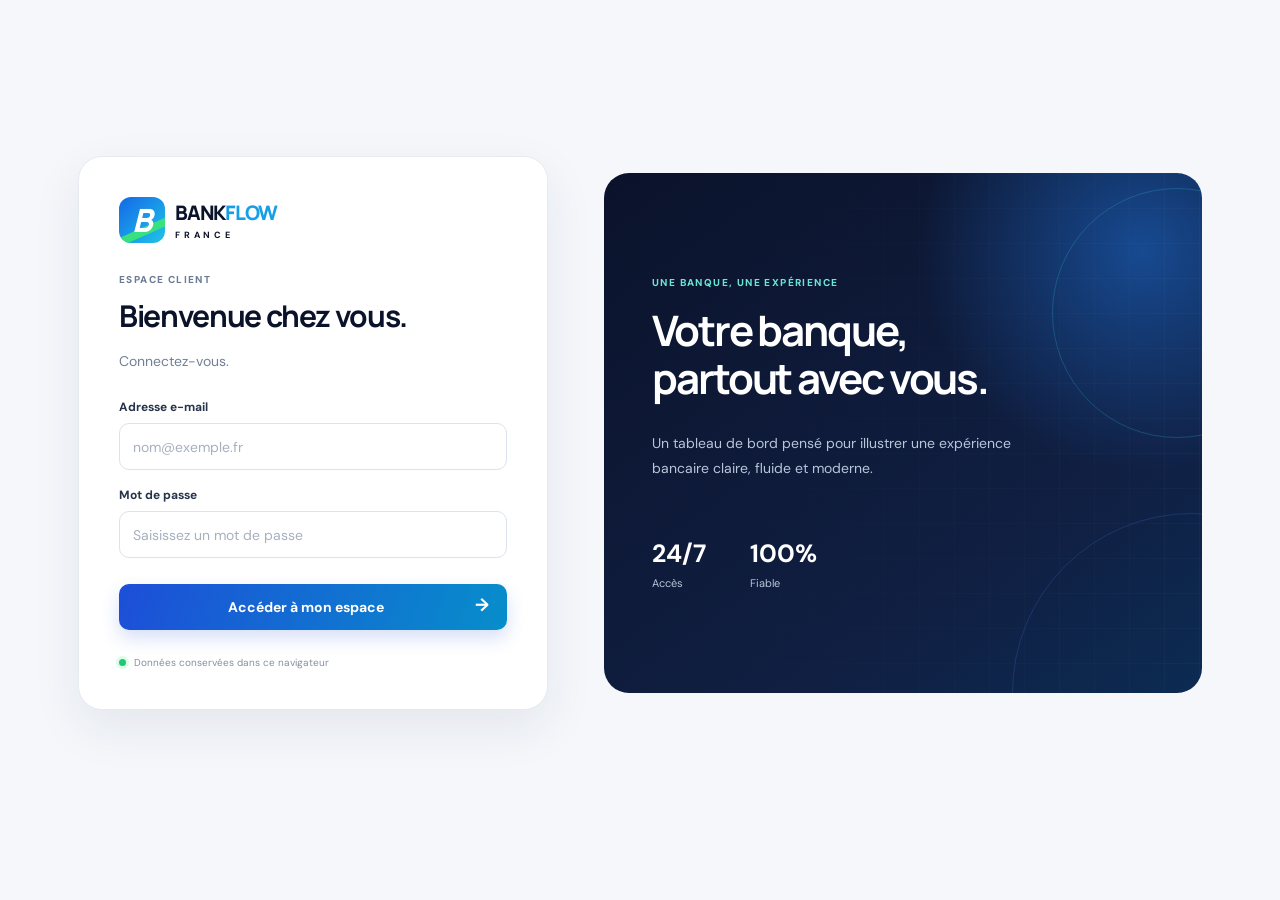
==== dashboard.html @ fe28bd5e "Add files via upload" ====
<!doctype html>
<html lang="fr">
<head><meta charset="utf-8"><meta name="viewport" content="width=device-width, initial-scale=1"><meta name="theme-color" content="#0b132b"><title>Vue d’ensemble — BankFlow</title><link rel="stylesheet" href="styles.css"></head>
<body data-page="dashboard">
  <main id="appView" class="app-shell">
    <header class="topbar"><a class="brand brand-link" href="dashboard.html"><div class="brand-mark small-mark" aria-hidden="true"><span>B</span><i></i></div><div><strong>BANK<span>FLOW</span></strong><small>FRANCE</small></div></a><div class="topbar-right"><span class="demo-chip">VOTRE ESPACE</span><span id="userEmail" class="user-email"></span><button id="logoutBtn" class="ghost-btn">Déconnexion ↗</button></div></header>
    <div class="dashboard">
      <section class="welcome-row"><div><p class="eyebrow">VOTRE ESPACE PERSONNEL</p><h1>Bonjour, bienvenue 👋</h1><p class="muted">Voici un aperçu de votre compte.</p></div><div class="today-pill"><span class="secure-dot"></span> Espace actif</div></section>
      <section class="balance-grid">
        <article class="balance-card"><div class="balance-top"><span>Solde disponible <span class="info-dot">i</span></span><button class="visibility-btn light-visibility" type="button" data-visibility-toggle aria-label="Afficher le solde" aria-pressed="false">◉</button></div><p id="balance" class="balance-amount sensitive" data-sensitive="true">•••••••• <small>€</small></p><div class="balance-bottom"><span><i class="green-dot"></i> Compte actif</span><span>EUR · €</span></div><div class="card-decoration"></div></article>
        <article class="mini-card"><div class="mini-icon blue">↗</div><span class="mini-label">Virements effectués</span><strong id="transferCount">0</strong></article><article class="mini-card"><div class="mini-icon green">✓</div><span class="mini-label">Statut du compte</span><strong>Actif</strong></article>
      </section>
      <section class="quick-links"><a class="quick-link" href="transfer.html"><span class="mini-icon blue">↗</span><span><strong>Nouveau virement</strong><small>Effectuer une opération</small></span><b>→</b></a><a class="quick-link" href="history.html"><span class="mini-icon green">▤</span><span><strong>Historique</strong><small><span id="historyCount">0 opération</span></small></span><b>→</b></a></section>
      <footer class="app-footer">BankFlow France · 2026</footer>
    </div>
  </main><div id="toast" class="toast" role="status" aria-live="polite"></div><script src="app.js"></script>
</body></html>
---- styles.css ----
@import url('https://fonts.googleapis.com/css2?family=DM+Sans:wght@400;500;600;700&family=Manrope:wght@400;500;600;700;800&display=swap');
:root{--navy:#0b132b;--blue:#1d4ed8;--cyan:#06b6d4;--green:#16a34a;--ink:#172033;--muted:#718096;--line:#e6ebf2;--bg:#f5f7fb;--white:#fff;--shadow:0 18px 50px rgba(20,36,70,.08)}
*{box-sizing:border-box}body{margin:0;background:var(--bg);color:var(--ink);font-family:'DM Sans',Arial,sans-serif;font-size:14px}button,input{font:inherit}button{cursor:pointer}.hidden{display:none!important}
.demo-banner{background:#fff4d6;color:#815500;text-align:center;padding:8px 14px;font-size:11px;font-weight:800;letter-spacing:.09em;border-bottom:1px solid #f3df9c}
.login-shell{min-height:calc(100vh - 34px);display:grid;grid-template-columns:minmax(360px,470px) minmax(380px,1fr);max-width:1180px;margin:0 auto;padding:46px 28px;gap:56px;align-items:center}.login-card{background:white;border:1px solid var(--line);border-radius:24px;padding:40px;box-shadow:var(--shadow)}.brand{display:flex;align-items:center;gap:10px;color:var(--navy)}.brand strong{display:block;font-family:Manrope,sans-serif;font-size:20px;letter-spacing:-.06em;font-weight:800}.brand strong span{color:#159fe7}.brand small{display:block;letter-spacing:.42em;font-size:9px;font-weight:700;margin-top:3px}.brand-mark{width:46px;height:46px;position:relative;display:grid;place-items:center;border-radius:12px;background:linear-gradient(135deg,#1468e8,#20c4e8);color:white;font-family:Manrope;font-weight:800;font-size:32px;font-style:italic;overflow:hidden}.brand-mark i{position:absolute;width:58px;height:8px;transform:rotate(-24deg);background:#37e27e;bottom:8px;left:-3px;border-radius:10px}.brand-mark span{z-index:1}.eyebrow{font-size:10px;letter-spacing:.14em;color:#6b7b94;font-weight:800;margin:30px 0 9px}.login-card h1,.welcome-row h1{font-family:Manrope,sans-serif;font-size:30px;letter-spacing:-.045em;margin:0 0 10px;color:var(--navy)}.muted{color:var(--muted);line-height:1.65}.login-card form{margin-top:26px}label{display:block;font-size:12px;font-weight:700;margin:17px 0 8px;color:#26334a}input{width:100%;height:47px;border:1px solid #dce3ed;border-radius:10px;padding:0 13px;color:var(--ink);outline:none;background:#fff;transition:border .2s,box-shadow .2s}input:focus{border-color:#4d7df0;box-shadow:0 0 0 3px rgba(29,78,216,.1)}input::placeholder{color:#a7b0bf}.hint{font-size:11px;line-height:1.55;color:#7d8797;background:#f6f8fc;border-radius:9px;padding:10px 12px;margin:12px 0 0;overflow-wrap:anywhere}.hint b{color:#384968}.primary-btn{border:0;border-radius:10px;padding:14px 18px;background:linear-gradient(110deg,#1d4ed8,#078ecb);color:white;font-weight:700;box-shadow:0 8px 18px rgba(29,78,216,.18);transition:transform .2s,filter .2s}.primary-btn:hover{filter:brightness(1.05);transform:translateY(-1px)}.primary-btn span{float:right;font-size:18px;line-height:15px}.full{width:100%;margin-top:18px}.error{color:#c62828;font-size:12px;min-height:0;margin:8px 0}.login-foot{font-size:10px;color:#8490a1;margin:26px 0 0;display:flex;align-items:center;gap:8px}.secure-dot,.green-dot{display:inline-block;width:7px;height:7px;background:#20c875;border-radius:50%;box-shadow:0 0 0 3px #dcfce9}.login-aside{position:relative;overflow:hidden;border-radius:25px;min-height:520px;padding:58px 48px;background:radial-gradient(circle at 90% 15%,#174a91 0,transparent 32%),linear-gradient(145deg,#0b132b,#101f42 70%,#0c2b53);color:#fff;display:flex;flex-direction:column;justify-content:center}.login-aside:after{content:"";position:absolute;inset:0;background-image:linear-gradient(rgba(255,255,255,.025) 1px,transparent 1px),linear-gradient(90deg,rgba(255,255,255,.025) 1px,transparent 1px);background-size:35px 35px;mask-image:linear-gradient(90deg,transparent,#000)}.login-aside>*{position:relative;z-index:1}.eyebrow.light{color:#6be5d4;margin-top:0}.login-aside h2{font-family:Manrope,sans-serif;font-size:42px;line-height:1.15;letter-spacing:-.05em;margin:8px 0 15px}.login-aside>p:not(.eyebrow){max-width:360px;color:#b8c5db;line-height:1.8}.aside-stats{display:flex;gap:44px;margin-top:42px}.aside-stats div{display:flex;flex-direction:column;gap:6px}.aside-stats strong{font-size:25px}.aside-stats span{font-size:11px;color:#b8c5db}.aside-orb{position:absolute;border:1px solid rgba(53,211,230,.22);border-radius:50%;width:250px;height:250px;right:-100px;top:15px}.orb-two{width:360px;height:360px;right:-170px;top:auto;bottom:-180px;border-color:rgba(75,129,255,.2)}
.app-shell{min-height:calc(100vh - 34px)}.topbar{height:78px;background:white;border-bottom:1px solid var(--line);padding:0 max(28px,calc((100% - 1240px)/2));display:flex;align-items:center;justify-content:space-between}.small-mark{width:38px;height:38px;border-radius:10px;font-size:27px}.topbar-right{display:flex;align-items:center;gap:18px}.demo-chip{background:#fff4d6;color:#946400;border-radius:6px;padding:6px 8px;font-size:9px;font-weight:800;letter-spacing:.08em}.user-email{font-size:12px;color:#59677e}.ghost-btn{background:white;border:1px solid #dce3ed;border-radius:8px;padding:9px 12px;color:#46536a;font-size:12px;font-weight:700}.ghost-btn:hover{background:#f5f7fb}.dashboard{max-width:1240px;margin:0 auto;padding:36px 28px 22px}.welcome-row{display:flex;justify-content:space-between;align-items:center;margin-bottom:25px}.welcome-row .eyebrow{margin:0 0 8px}.welcome-row h1{font-size:28px}.welcome-row .muted{margin:0;font-size:13px}.today-pill{display:flex;align-items:center;gap:10px;background:white;border:1px solid var(--line);border-radius:30px;padding:11px 15px;color:#5d6b7f;font-size:11px}.balance-grid{display:grid;grid-template-columns:1.7fr 1fr 1fr;gap:18px}.balance-card{position:relative;overflow:hidden;border-radius:17px;padding:25px 27px;color:white;background:linear-gradient(115deg,#0b132b,#143b7b 70%,#087ea7);box-shadow:0 14px 32px rgba(11,19,43,.15);min-height:190px}.balance-card:before{content:"";position:absolute;width:270px;height:270px;border:1px solid rgba(255,255,255,.1);border-radius:50%;right:-70px;top:-125px}.balance-card:after{content:"";position:absolute;width:190px;height:190px;border:1px solid rgba(255,255,255,.08);border-radius:50%;right:10px;top:-85px}.balance-top,.balance-bottom{position:relative;z-index:1;display:flex;align-items:center;justify-content:space-between}.balance-top{font-size:12px;color:#d0dcef}.info-dot{display:inline-grid;place-items:center;border:1px solid #9fb6d6;border-radius:50%;width:13px;height:13px;font-size:9px;margin-left:4px}.card-symbol{font-size:27px;color:#5be0ce}.balance-amount{position:relative;z-index:1;font-family:Manrope,sans-serif;font-size:36px;font-weight:800;letter-spacing:-.04em;margin:17px 0 24px}.balance-amount small{font-size:20px}.balance-bottom{font-size:10px;color:#c3d1e5}.green-dot{width:6px;height:6px;box-shadow:none;margin-right:7px}.card-decoration{position:absolute;right:20px;bottom:-35px;width:180px;height:65px;border-radius:50%;border-top:2px solid rgba(24,206,190,.55);transform:rotate(-20deg)}.mini-card{background:white;border:1px solid var(--line);border-radius:16px;padding:22px;display:flex;flex-direction:column;align-items:flex-start;box-shadow:0 7px 24px rgba(20,36,70,.025)}.mini-icon{width:35px;height:35px;border-radius:10px;display:grid;place-items:center;font-size:20px;margin-bottom:15px}.mini-icon.blue{background:#e9f1ff;color:#2563eb}.mini-icon.green{background:#e4f9ed;color:#16a34a}.mini-label{font-size:11px;color:#7a8799}.mini-card strong{font-family:Manrope,sans-serif;font-size:25px;margin:5px 0}.mini-card small{font-size:10px;color:#98a2b2}.dashboard-tabs{display:flex;gap:8px;margin-top:28px;border-bottom:1px solid var(--line)}
.dashboard-tab{position:relative;border:0;background:transparent;color:#77849a;padding:13px 15px 12px;font-size:12px;font-weight:700}
.dashboard-tab:after{content:"";position:absolute;left:12px;right:12px;bottom:-1px;height:2px;background:transparent;border-radius:2px}
.dashboard-tab.active{color:#1d4ed8}.dashboard-tab.active:after{background:#1d4ed8}
.dashboard-tab span{display:inline-grid;place-items:center;min-width:19px;height:19px;margin-left:5px;padding:0 5px;background:#f0f5ff;color:#345a9f;border-radius:7px;font-size:10px}
.content-grid{display:block;margin-top:18px}.tab-panel{animation:tab-in .2s ease-out}@keyframes tab-in{from{opacity:.35;transform:translateY(4px)}to{opacity:1;transform:translateY(0)}}.panel{background:white;border:1px solid var(--line);border-radius:16px;padding:24px;box-shadow:0 7px 24px rgba(20,36,70,.025)}.panel-heading{display:flex;justify-content:space-between;align-items:center}.panel-heading .eyebrow{margin:0 0 6px}.panel h2{font-family:Manrope,sans-serif;font-size:19px;letter-spacing:-.03em;margin:0;color:var(--navy)}.panel-icon{display:grid;place-items:center;width:36px;height:36px;background:#eaf2ff;color:#2463df;border-radius:10px;font-size:19px}.panel-intro{font-size:11px;margin:12px 0 20px}.field-row{display:grid;grid-template-columns:1fr auto;gap:10px;align-items:end}.amount-input{display:flex;align-items:center;border:1px solid #dce3ed;border-radius:10px;height:47px;padding-left:13px;color:#8190a5}.amount-input:focus-within{border-color:#4d7df0;box-shadow:0 0 0 3px rgba(29,78,216,.1)}.amount-input input{border:0;box-shadow:none!important;padding-left:8px;min-width:0}.available-box{background:#f4f8ff;border-radius:9px;padding:9px 11px;margin-bottom:0;white-space:nowrap}.available-box span{display:block;color:#8090a7;font-size:9px;margin-bottom:5px}.available-box strong{font-size:11px;color:#214ba2}.form-note{font-size:10px;color:#8490a1;line-height:1.5;margin:13px 0 0}.form-note span{color:#1d4ed8}.count-badge{background:#f0f5ff;color:#345a9f;padding:6px 9px;border-radius:7px;font-size:10px;white-space:nowrap}.empty-state{min-height:250px;display:flex;flex-direction:column;align-items:center;justify-content:center;text-align:center;padding:30px 15px}.empty-icon{width:48px;height:48px;border-radius:15px;background:#eff5ff;color:#3970db;display:grid;place-items:center;font-size:24px;margin-bottom:15px}.empty-state strong{font-size:13px;color:#39465d}.empty-state p{font-size:11px;line-height:1.6;color:#8994a4;max-width:240px}.table-wrap{overflow-x:auto;margin-top:20px}table{width:100%;border-collapse:collapse;text-align:left;white-space:nowrap}th{font-size:10px;color:#8490a1;font-weight:700;padding:12px 10px;border-bottom:1px solid var(--line)}td{padding:14px 10px;border-bottom:1px solid #eef1f6;font-size:11px;color:#58657a}td:first-child{white-space:normal;min-width:130px}td strong{display:block;color:#26344b;font-size:11px;margin-bottom:4px}td small{display:block;color:#9aa4b2;font-size:9px;max-width:180px;overflow-wrap:anywhere}.debit{color:#c24141;font-weight:700}.text-btn{background:transparent;border:0;color:#6d7b90;font-size:11px;padding:15px 10px 0;text-decoration:underline}.app-footer{text-align:center;color:#9aa4b2;font-size:10px;padding:30px 0 8px}.toast{position:fixed;right:22px;bottom:22px;background:#0b132b;color:white;padding:13px 18px;border-radius:11px;box-shadow:0 12px 32px rgba(0,0,0,.2);font-size:12px;max-width:min(380px,calc(100vw - 32px));opacity:0;transform:translateY(12px);pointer-events:none;transition:all .25s;z-index:10}.toast.show{opacity:1;transform:translateY(0)}.toast.success{border-left:4px solid #22c55e}.toast.error-toast{border-left:4px solid #f87171}
@media(max-width:900px){.login-shell{grid-template-columns:1fr;max-width:560px;gap:20px;padding:25px 18px}.login-aside{min-height:300px;padding:35px}.login-aside h2{font-size:34px}.aside-stats{margin-top:25px}.balance-grid{grid-template-columns:1fr 1fr}.balance-card{grid-column:1/-1}.content-grid{grid-template-columns:1fr}.topbar{padding:0 20px}.dashboard{padding:28px 20px}.user-email{display:none}}
@media(max-width:560px){.login-card{padding:27px 22px}.login-card h1{font-size:26px}.login-aside{min-height:270px;padding:30px 25px}.login-aside h2{font-size:30px}.topbar{height:auto;min-height:72px;gap:12px;flex-wrap:wrap;padding:14px 16px}.topbar-right{gap:8px}.demo-chip{display:none}.ghost-btn{font-size:10px;padding:8px}.dashboard{padding:24px 14px}.welcome-row{align-items:flex-start;gap:12px}.welcome-row h1{font-size:22px}.welcome-row .muted{font-size:11px}.today-pill{font-size:0;padding:10px}.today-pill .secure-dot{margin:0}.balance-grid{gap:10px}.balance-card{padding:22px 20px;min-height:170px}.balance-amount{font-size:30px}.mini-card{padding:16px}.mini-card strong{font-size:22px}.mini-label{font-size:10px}.panel{padding:19px 15px}.panel h2{font-size:17px}.field-row{grid-template-columns:1fr}.available-box{display:flex;align-items:center;justify-content:space-between}.available-box span{margin:0}.history-heading{align-items:flex-start;gap:10px}.count-badge{font-size:9px}.table-wrap{margin-left:-5px;margin-right:-5px}th,td{padding:12px 8px}.app-footer{line-height:1.6}}

/* Navigation multi-pages et confidentialité des montants */
.brand-link{color:inherit;text-decoration:none}.page-nav{display:flex;gap:8px;align-items:center;margin:0 0 30px;border-bottom:1px solid var(--line);padding-bottom:0}.page-nav a{color:#77849a;text-decoration:none;font-size:12px;font-weight:700;padding:13px 15px 12px;border-bottom:2px solid transparent}.page-nav a:hover,.page-nav a.active{color:var(--blue);border-bottom-color:var(--blue)}.page-heading{display:flex;align-items:flex-start;justify-content:space-between;gap:20px;margin-bottom:20px}.page-heading .eyebrow{margin:0 0 8px}.page-heading h1{font-family:Manrope,sans-serif;font-size:28px;letter-spacing:-.045em;margin:0 0 8px;color:var(--navy)}.page-heading .muted{margin:0;font-size:13px}.page-panel{max-width:920px}.quick-links{display:grid;grid-template-columns:repeat(2,1fr);gap:18px;margin-top:22px}.quick-link{display:flex;align-items:center;gap:13px;background:var(--white);border:1px solid var(--line);border-radius:16px;padding:17px 18px;color:var(--ink);text-decoration:none;box-shadow:0 7px 24px rgba(20,36,70,.025);transition:transform .2s,border .2s}.quick-link:hover{transform:translateY(-2px);border-color:#bfd0ee}.quick-link .mini-icon{margin:0;flex:0 0 auto}.quick-link span:nth-child(2){display:flex;flex-direction:column;gap:4px}.quick-link strong{font-size:12px}.quick-link small{font-size:10px;color:var(--muted)}.quick-link>b{margin-left:auto;color:var(--blue);font-size:18px}.visibility-btn{border:0;background:transparent;color:#315a9f;font-size:11px;font-weight:700;padding:4px 0;cursor:pointer}.light-visibility{color:#d4e8ff;font-size:17px;padding:0}.balance-top .light-visibility{position:relative;z-index:2}.balance-card .sensitive{min-height:44px}.available-box{display:grid;grid-template-columns:1fr auto;column-gap:9px;align-items:center}.available-box span{grid-column:1/-1}.available-box .visibility-btn{grid-column:2;grid-row:2}.panel-visibility{white-space:nowrap;border:1px solid #dce3ed;border-radius:9px;padding:10px 12px;background:white}.history-heading{margin:0 0 8px}.sensitive{letter-spacing:.03em}.page-panel .empty-state{min-height:300px}
@media(max-width:560px){.page-nav{gap:0;overflow-x:auto;margin-bottom:24px}.page-nav a{white-space:nowrap;padding:12px 10px;font-size:10px}.page-heading{align-items:flex-start}.page-heading h1{font-size:23px}.panel-visibility{font-size:9px;padding:8px}.quick-links{grid-template-columns:1fr;gap:10px}.quick-link{padding:14px}.available-box{white-space:normal}}
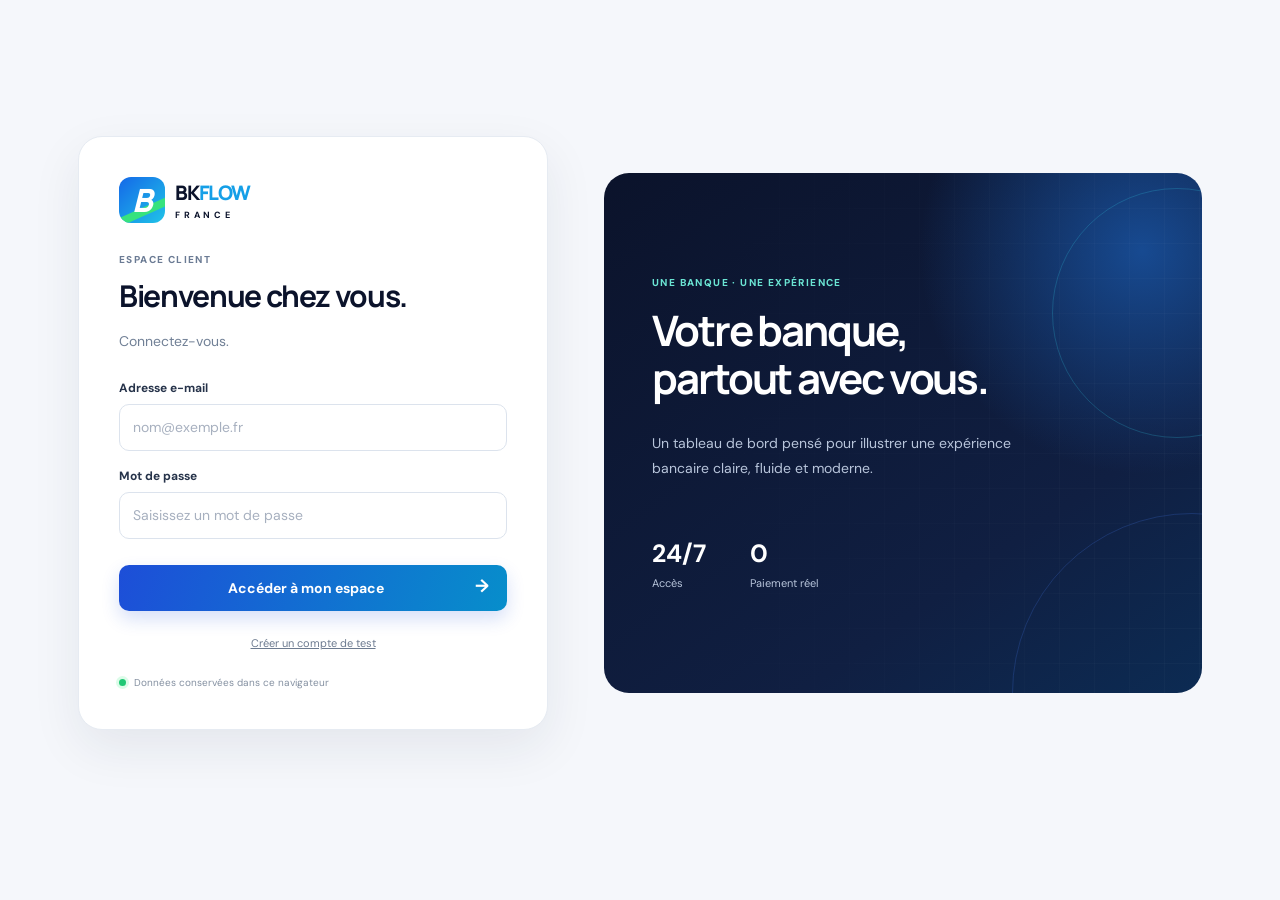
==== commit c6e78163: "Mise à jour des pages et fonctionnalités" ====
--- a/dashboard.html
+++ b/dashboard.html
@@ -1,16 +1,17 @@
 <!doctype html>
 <html lang="fr">
-<head><meta charset="utf-8"><meta name="viewport" content="width=device-width, initial-scale=1"><meta name="theme-color" content="#0b132b"><title>Vue d’ensemble — BankFlow</title><link rel="stylesheet" href="styles.css"></head>
+<head><meta charset="utf-8"><meta name="viewport" content="width=device-width, initial-scale=1"><meta name="theme-color" content="#0b132b"><title>Vue d’ensemble — BankFlow France</title><link rel="stylesheet" href="styles.css"></head>
 <body data-page="dashboard">
   <main id="appView" class="app-shell">
-    <header class="topbar"><a class="brand brand-link" href="dashboard.html"><div class="brand-mark small-mark" aria-hidden="true"><span>B</span><i></i></div><div><strong>BANK<span>FLOW</span></strong><small>FRANCE</small></div></a><div class="topbar-right"><span class="demo-chip">VOTRE ESPACE</span><span id="userEmail" class="user-email"></span><button id="logoutBtn" class="ghost-btn">Déconnexion ↗</button></div></header>
+    <header class="topbar"><a class="brand brand-link" href="dashboard.html"><div class="brand-mark small-mark" aria-hidden="true"><span>B</span><i></i></div><div><strong>BANK<span>FLOW</span></strong><small>FRANCE</small></div></a><div class="topbar-right"><span class="demo-chip">ESPACE CLIENT</span><span id="userEmail" class="user-email"></span><button id="logoutBtn" class="ghost-btn">Déconnexion ↗</button></div></header>
     <div class="dashboard">
-      <section class="welcome-row"><div><p class="eyebrow">VOTRE ESPACE PERSONNEL</p><h1>Bonjour, bienvenue 👋</h1><p class="muted">Voici un aperçu de votre compte.</p></div><div class="today-pill"><span class="secure-dot"></span> Espace actif</div></section>
+      <nav class="page-nav" aria-label="Navigation de l’espace"><a class="active" href="dashboard.html">Mon compte</a><a href="rib.html">Mon RIB</a><a href="transfer.html">Virement</a><a href="validations.html">Mes validations</a><a href="history.html">Historique</a></nav>
+      <section class="welcome-row"><div><p class="eyebrow">ESPACE CLIENT PERSONNEL</p><h1>Bonjour, bienvenue 👋</h1><p class="muted">Voici un aperçu de votre compte.</p></div><div class="today-pill"><span class="secure-dot"></span> </div></section>
       <section class="balance-grid">
         <article class="balance-card"><div class="balance-top"><span>Solde disponible <span class="info-dot">i</span></span><button class="visibility-btn light-visibility" type="button" data-visibility-toggle aria-label="Afficher le solde" aria-pressed="false">◉</button></div><p id="balance" class="balance-amount sensitive" data-sensitive="true">•••••••• <small>€</small></p><div class="balance-bottom"><span><i class="green-dot"></i> Compte actif</span><span>EUR · €</span></div><div class="card-decoration"></div></article>
         <article class="mini-card"><div class="mini-icon blue">↗</div><span class="mini-label">Virements effectués</span><strong id="transferCount">0</strong></article><article class="mini-card"><div class="mini-icon green">✓</div><span class="mini-label">Statut du compte</span><strong>Actif</strong></article>
       </section>
-      <section class="quick-links"><a class="quick-link" href="transfer.html"><span class="mini-icon blue">↗</span><span><strong>Nouveau virement</strong><small>Effectuer une opération</small></span><b>→</b></a><a class="quick-link" href="history.html"><span class="mini-icon green">▤</span><span><strong>Historique</strong><small><span id="historyCount">0 opération</span></small></span><b>→</b></a></section>
+      <section class="quick-links"><a class="quick-link" href="transfer.html"><span class="mini-icon blue">↗</span><span><strong>Virement</strong><small>Opération</small></span><b>→</b></a><a class="quick-link" href="validations.html"><span class="mini-icon green">✓</span><span><strong>Mes validations</strong><small>Voir le statut des opérations</small></span><b>→</b></a><a class="quick-link" href="rib.html"><span class="mini-icon blue">▤</span><span><strong>Mon RIB</strong><small>Afficher et copier le RIB</small></span><b>→</b></a><a class="quick-link" href="history.html"><span class="mini-icon green">▤</span><span><strong>Historique</strong><small><span id="historyCount">0 opération</span></small></span><b>→</b></a></section>
       <footer class="app-footer">BankFlow France · 2026</footer>
     </div>
   </main><div id="toast" class="toast" role="status" aria-live="polite"></div><script src="app.js"></script>
--- a/styles.css
+++ b/styles.css
@@ -15,3 +15,4 @@
 /* Navigation multi-pages et confidentialité des montants */
 .brand-link{color:inherit;text-decoration:none}.page-nav{display:flex;gap:8px;align-items:center;margin:0 0 30px;border-bottom:1px solid var(--line);padding-bottom:0}.page-nav a{color:#77849a;text-decoration:none;font-size:12px;font-weight:700;padding:13px 15px 12px;border-bottom:2px solid transparent}.page-nav a:hover,.page-nav a.active{color:var(--blue);border-bottom-color:var(--blue)}.page-heading{display:flex;align-items:flex-start;justify-content:space-between;gap:20px;margin-bottom:20px}.page-heading .eyebrow{margin:0 0 8px}.page-heading h1{font-family:Manrope,sans-serif;font-size:28px;letter-spacing:-.045em;margin:0 0 8px;color:var(--navy)}.page-heading .muted{margin:0;font-size:13px}.page-panel{max-width:920px}.quick-links{display:grid;grid-template-columns:repeat(2,1fr);gap:18px;margin-top:22px}.quick-link{display:flex;align-items:center;gap:13px;background:var(--white);border:1px solid var(--line);border-radius:16px;padding:17px 18px;color:var(--ink);text-decoration:none;box-shadow:0 7px 24px rgba(20,36,70,.025);transition:transform .2s,border .2s}.quick-link:hover{transform:translateY(-2px);border-color:#bfd0ee}.quick-link .mini-icon{margin:0;flex:0 0 auto}.quick-link span:nth-child(2){display:flex;flex-direction:column;gap:4px}.quick-link strong{font-size:12px}.quick-link small{font-size:10px;color:var(--muted)}.quick-link>b{margin-left:auto;color:var(--blue);font-size:18px}.visibility-btn{border:0;background:transparent;color:#315a9f;font-size:11px;font-weight:700;padding:4px 0;cursor:pointer}.light-visibility{color:#d4e8ff;font-size:17px;padding:0}.balance-top .light-visibility{position:relative;z-index:2}.balance-card .sensitive{min-height:44px}.available-box{display:grid;grid-template-columns:1fr auto;column-gap:9px;align-items:center}.available-box span{grid-column:1/-1}.available-box .visibility-btn{grid-column:2;grid-row:2}.panel-visibility{white-space:nowrap;border:1px solid #dce3ed;border-radius:9px;padding:10px 12px;background:white}.history-heading{margin:0 0 8px}.sensitive{letter-spacing:.03em}.page-panel .empty-state{min-height:300px}
 @media(max-width:560px){.page-nav{gap:0;overflow-x:auto;margin-bottom:24px}.page-nav a{white-space:nowrap;padding:12px 10px;font-size:10px}.page-heading{align-items:flex-start}.page-heading h1{font-size:23px}.panel-visibility{font-size:9px;padding:8px}.quick-links{grid-template-columns:1fr;gap:10px}.quick-link{padding:14px}.available-box{white-space:normal}}
+.approval-status{padding:15px 17px;background:#fff4d6;color:#815500!important;border-radius:10px;font-size:14px!important}.validation-list{display:grid;gap:10px}.validation-item{padding:15px;border:1px solid var(--line);border-radius:10px}.validation-item strong{font-size:12px}.validation-item p{font-size:11px;color:var(--muted);margin:7px 0 0}.demo-rib{font-family:monospace;font-size:clamp(16px,3vw,23px);letter-spacing:.04em;background:#f5f7fb;padding:16px;border-radius:10px;overflow-wrap:anywhere}.login-card #authToggle{display:block;margin:10px auto 0}
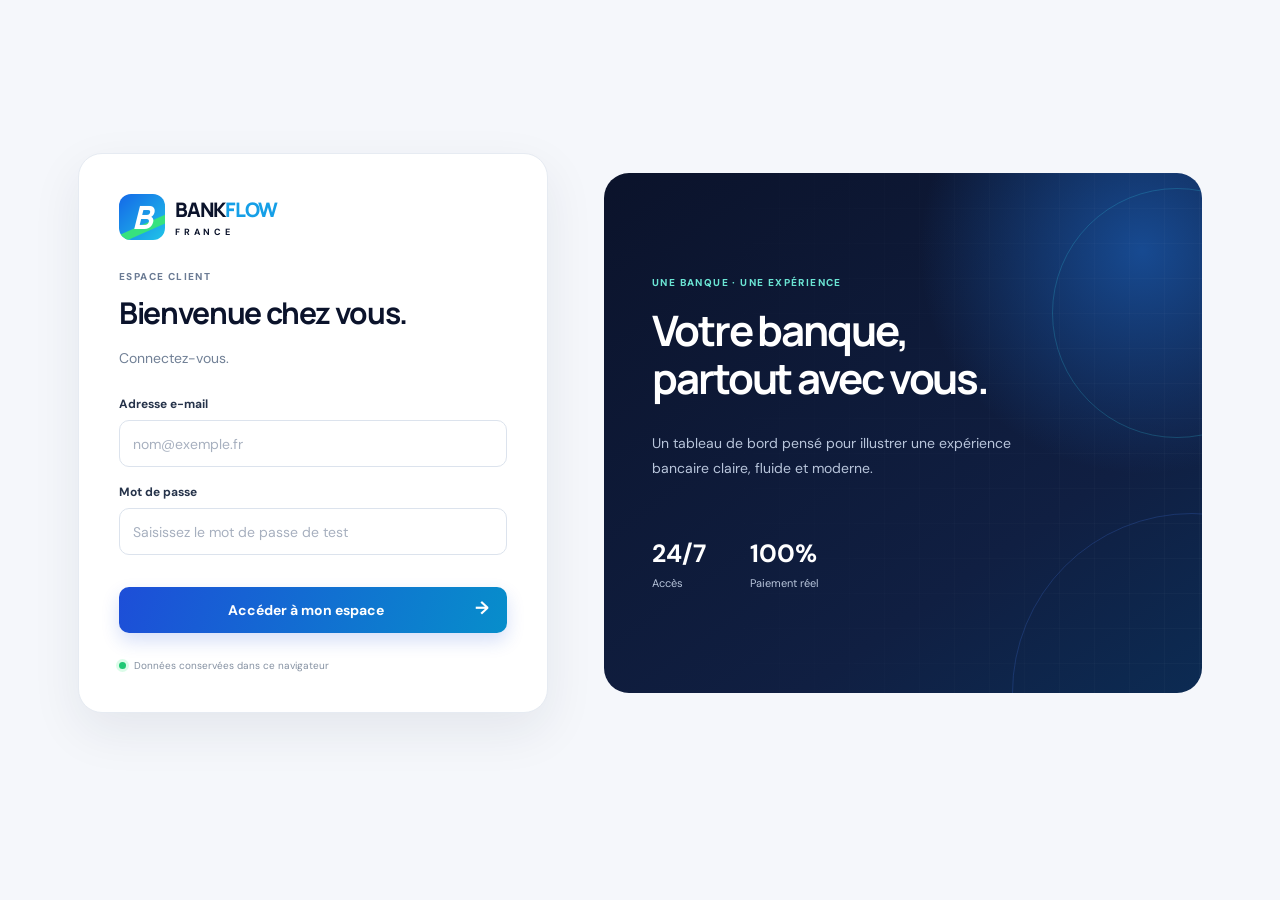
==== commit 9d874c55: "Add files via upload" ====
--- a/dashboard.html
+++ b/dashboard.html
@@ -6,12 +6,12 @@
     <header class="topbar"><a class="brand brand-link" href="dashboard.html"><div class="brand-mark small-mark" aria-hidden="true"><span>B</span><i></i></div><div><strong>BANK<span>FLOW</span></strong><small>FRANCE</small></div></a><div class="topbar-right"><span class="demo-chip">ESPACE CLIENT</span><span id="userEmail" class="user-email"></span><button id="logoutBtn" class="ghost-btn">Déconnexion ↗</button></div></header>
     <div class="dashboard">
       <nav class="page-nav" aria-label="Navigation de l’espace"><a class="active" href="dashboard.html">Mon compte</a><a href="rib.html">Mon RIB</a><a href="transfer.html">Virement</a><a href="validations.html">Mes validations</a><a href="history.html">Historique</a></nav>
-      <section class="welcome-row"><div><p class="eyebrow">ESPACE CLIENT PERSONNEL</p><h1>Bonjour, bienvenue 👋</h1><p class="muted">Voici un aperçu de votre compte.</p></div><div class="today-pill"><span class="secure-dot"></span> </div></section>
+      <section class="welcome-row"><div><p class="eyebrow">ESPACE CLIENT PERSONNEL</p><h1>Bienvenue <span id="welcomeName">Client</span> 👋</h1><p class="muted">Voici un aperçu de votre compte.</p></div><div class="today-pill"><span class="secure-dot"></span> </div></section>
       <section class="balance-grid">
         <article class="balance-card"><div class="balance-top"><span>Solde disponible <span class="info-dot">i</span></span><button class="visibility-btn light-visibility" type="button" data-visibility-toggle aria-label="Afficher le solde" aria-pressed="false">◉</button></div><p id="balance" class="balance-amount sensitive" data-sensitive="true">•••••••• <small>€</small></p><div class="balance-bottom"><span><i class="green-dot"></i> Compte actif</span><span>EUR · €</span></div><div class="card-decoration"></div></article>
         <article class="mini-card"><div class="mini-icon blue">↗</div><span class="mini-label">Virements effectués</span><strong id="transferCount">0</strong></article><article class="mini-card"><div class="mini-icon green">✓</div><span class="mini-label">Statut du compte</span><strong>Actif</strong></article>
       </section>
-      <section class="quick-links"><a class="quick-link" href="transfer.html"><span class="mini-icon blue">↗</span><span><strong>Virement</strong><small>Opération</small></span><b>→</b></a><a class="quick-link" href="validations.html"><span class="mini-icon green">✓</span><span><strong>Mes validations</strong><small>Voir le statut des opérations</small></span><b>→</b></a><a class="quick-link" href="rib.html"><span class="mini-icon blue">▤</span><span><strong>Mon RIB</strong><small>Afficher et copier le RIB</small></span><b>→</b></a><a class="quick-link" href="history.html"><span class="mini-icon green">▤</span><span><strong>Historique</strong><small><span id="historyCount">0 opération</span></small></span><b>→</b></a></section>
+      <section class="quick-links"><a class="quick-link" href="transfer.html"><span class="mini-icon blue">↗</span><span><strong>Virement</strong><small>Ajouter une opération</small></span><b>→</b></a><a class="quick-link" href="validations.html"><span class="mini-icon green">✓</span><span><strong>Mes validations</strong><small>Voir le statut des opérations</small></span><b>→</b></a><a class="quick-link" href="rib.html"><span class="mini-icon blue">▤</span><span><strong>Mon RIB</strong><small>Afficher et copier le RIB</small></span><b>→</b></a><a class="quick-link" href="history.html"><span class="mini-icon green">▤</span><span><strong>Historique</strong><small><span id="historyCount">0 opération</span></small></span><b>→</b></a></section>
       <footer class="app-footer">BankFlow France · 2026</footer>
     </div>
   </main><div id="toast" class="toast" role="status" aria-live="polite"></div><script src="app.js"></script>
